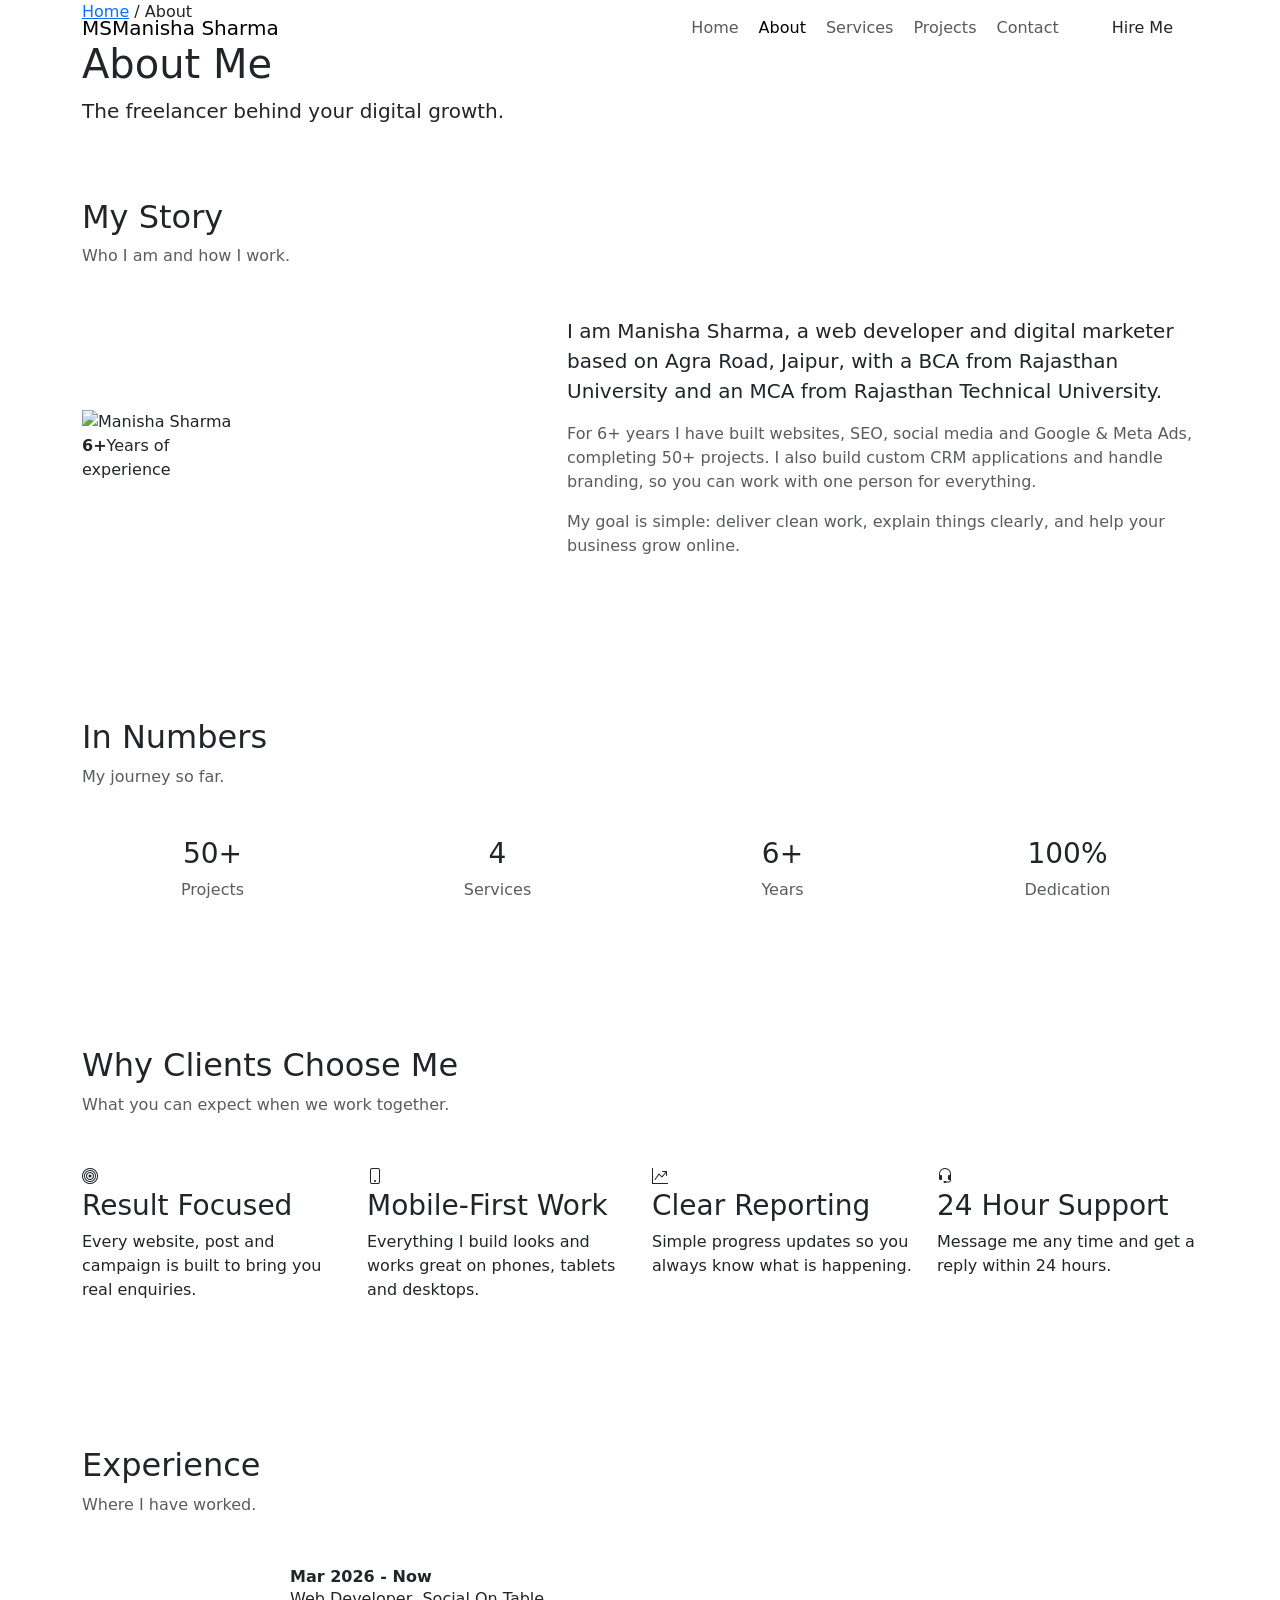
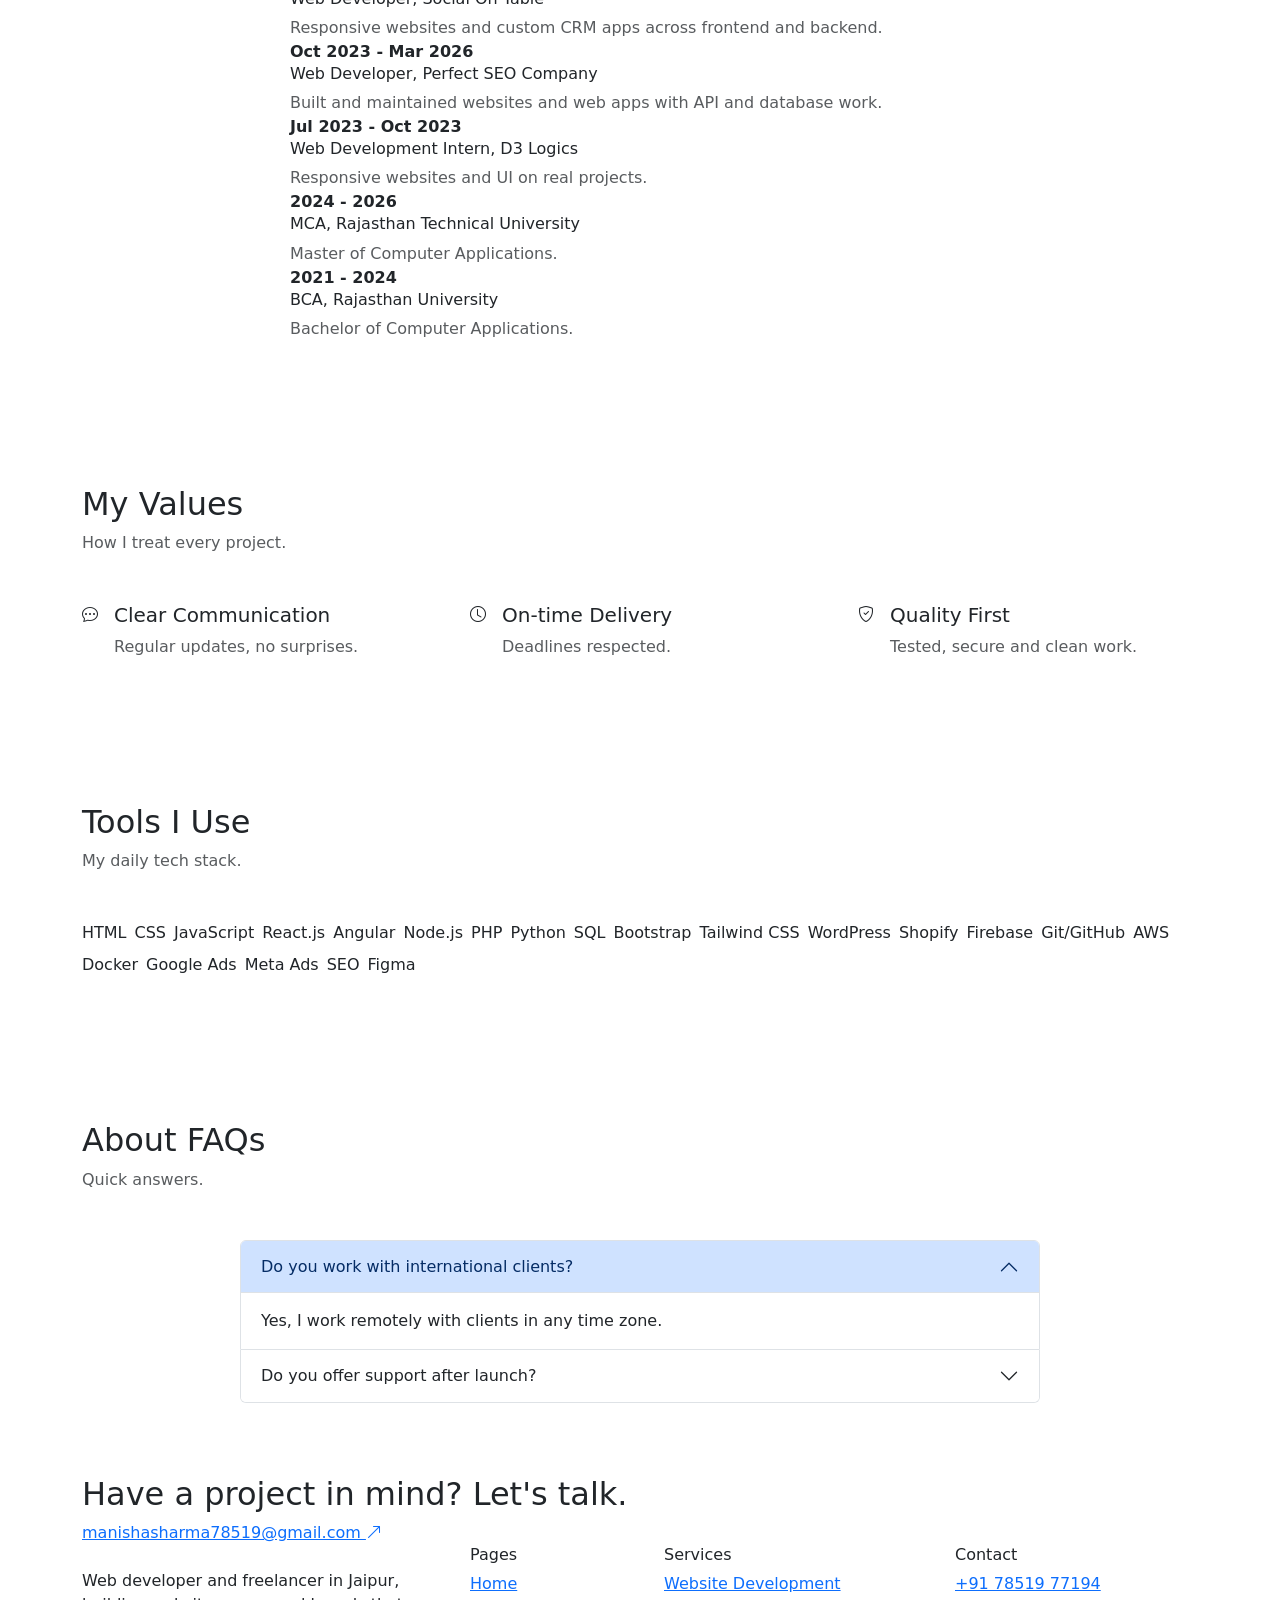
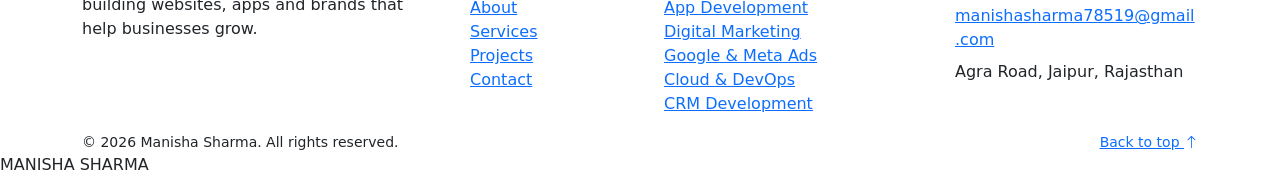
==== about.html @ 6ac6986d "Add files via upload" ====
<!DOCTYPE html>
<html lang="en"><head><meta charset="UTF-8"><meta name="viewport" content="width=device-width, initial-scale=1">
<title>About | Manisha Sharma</title><meta name="description" content="Manisha Sharma - Freelance web, app, digital marketing, DevOps, CRM and branding expert.">
<link href="https://cdn.jsdelivr.net/npm/bootstrap@5.3.3/dist/css/bootstrap.min.css" rel="stylesheet">
<link href="https://cdn.jsdelivr.net/npm/bootstrap-icons@1.11.3/font/bootstrap-icons.min.css" rel="stylesheet">
<link href="https://fonts.googleapis.com/css2?family=Plus+Jakarta+Sans:wght@500;600;700;800&family=DM+Sans:wght@400;500;700&display=swap" rel="stylesheet"><link href="css/style.css" rel="stylesheet"></head><body id="top">
<nav class="navbar navbar-expand-lg fixed-top"><div class="container"><a class="navbar-brand" href="index.html"><span class="logo">MS</span>Manisha Sharma</a>
<button class="navbar-toggler border-0" data-bs-toggle="collapse" data-bs-target="#nv" aria-label="Menu"><i class="bi bi-list fs-1 text-navy"></i></button>
<div class="collapse navbar-collapse" id="nv"><ul class="navbar-nav ms-auto align-items-lg-center gap-lg-1"><li class="nav-item"><a class="nav-link" href="index.html">Home</a></li><li class="nav-item"><a class="nav-link active" href="about.html">About</a></li><li class="nav-item"><a class="nav-link" href="services.html">Services</a></li><li class="nav-item"><a class="nav-link" href="projects.html">Projects</a></li><li class="nav-item"><a class="nav-link" href="contact.html">Contact</a></li><li class="nav-item ms-lg-3 mt-2 mt-lg-0"><a href="contact.html" class="btn btn-navy px-4">Hire Me</a></li></ul></div></div></nav>
<header class="page-head"><div class="container"><p class="crumb"><a href="index.html">Home</a> / About</p><h1>About Me</h1><p class="lead mb-0">The freelancer behind your digital growth.</p></div></header>
<section class="py-5 " ><div class="container py-4"><div class="sh mb-5"><h2 class="sec-title">My Story</h2><p class="text-muted mb-0">Who I am and how I work.</p></div><div class="row align-items-center g-5"><div class="col-lg-5"><div class="ab-photo"><div class="ab-back"></div><div class="frame"><img src="img/manisha.png" alt="Manisha Sharma"></div><div class="ab-badge"><b>6+</b><span>Years of<br>experience</span></div></div></div><div class="col-lg-7"><p class="fs-5">I am Manisha Sharma, a web developer and digital marketer based on Agra Road, Jaipur, with a BCA from Rajasthan University and an MCA from Rajasthan Technical University.</p><p class="text-muted">For 6+ years I have built websites, SEO, social media and Google &amp; Meta Ads, completing 50+ projects. I also build custom CRM applications and handle branding, so you can work with one person for everything.</p><p class="text-muted">My goal is simple: deliver clean work, explain things clearly, and help your business grow online.</p></div></div></div></section>
<section class="py-5 bg-soft" ><div class="container py-4"><div class="sh mb-5"><h2 class="sec-title">In Numbers</h2><p class="text-muted mb-0">My journey so far.</p></div><div class="row g-4 text-center"><div class="col-6 col-md-3"><h3 class="num">50+</h3><p class="mb-0 text-muted">Projects</p></div><div class="col-6 col-md-3"><h3 class="num">4</h3><p class="mb-0 text-muted">Services</p></div><div class="col-6 col-md-3"><h3 class="num">6+</h3><p class="mb-0 text-muted">Years</p></div><div class="col-6 col-md-3"><h3 class="num">100%</h3><p class="mb-0 text-muted">Dedication</p></div></div></div></section>
<section class="py-5 " ><div class="container py-4"><div class="sh mb-5"><h2 class="sec-title">Why Clients Choose Me</h2><p class="text-muted mb-0">What you can expect when we work together.</p></div><div class="row g-4"><div class="col-md-6 col-xl-3"><div class="sv2"><div class="sv2-ic"><i class="bi bi-bullseye"></i></div><h3>Result Focused</h3><p class="mb-0">Every website, post and campaign is built to bring you real enquiries.</p></div></div><div class="col-md-6 col-xl-3"><div class="sv2"><div class="sv2-ic"><i class="bi bi-phone"></i></div><h3>Mobile-First Work</h3><p class="mb-0">Everything I build looks and works great on phones, tablets and desktops.</p></div></div><div class="col-md-6 col-xl-3"><div class="sv2"><div class="sv2-ic"><i class="bi bi-graph-up-arrow"></i></div><h3>Clear Reporting</h3><p class="mb-0">Simple progress updates so you always know what is happening.</p></div></div><div class="col-md-6 col-xl-3"><div class="sv2"><div class="sv2-ic"><i class="bi bi-headset"></i></div><h3>24 Hour Support</h3><p class="mb-0">Message me any time and get a reply within 24 hours.</p></div></div></div></div></section>
<section class="py-5 bg-soft" ><div class="container py-4"><div class="sh mb-5"><h2 class="sec-title">Experience</h2><p class="text-muted mb-0">Where I have worked.</p></div><div class="mx-auto" style="max-width:700px"><div class="tl"><b>Mar 2026 - Now</b><h6>Web Developer, Social On Table</h6><p class="text-muted mb-0">Responsive websites and custom CRM apps across frontend and backend.</p></div><div class="tl"><b>Oct 2023 - Mar 2026</b><h6>Web Developer, Perfect SEO Company</h6><p class="text-muted mb-0">Built and maintained websites and web apps with API and database work.</p></div><div class="tl"><b>Jul 2023 - Oct 2023</b><h6>Web Development Intern, D3 Logics</h6><p class="text-muted mb-0">Responsive websites and UI on real projects.</p></div><div class="tl"><b>2024 - 2026</b><h6>MCA, Rajasthan Technical University</h6><p class="text-muted mb-0">Master of Computer Applications.</p></div><div class="tl"><b>2021 - 2024</b><h6>BCA, Rajasthan University</h6><p class="text-muted mb-0">Bachelor of Computer Applications.</p></div></div></div></section>
<section class="py-5 " ><div class="container py-4"><div class="sh mb-5"><h2 class="sec-title">My Values</h2><p class="text-muted mb-0">How I treat every project.</p></div><div class="row g-5"><div class="col-md-4"><div class="feat d-flex gap-3"><div class="ic"><i class="bi bi-chat-dots"></i></div><div><h5>Clear Communication</h5><p class="mb-0 text-muted">Regular updates, no surprises.</p></div></div></div><div class="col-md-4"><div class="feat d-flex gap-3"><div class="ic"><i class="bi bi-clock"></i></div><div><h5>On-time Delivery</h5><p class="mb-0 text-muted">Deadlines respected.</p></div></div></div><div class="col-md-4"><div class="feat d-flex gap-3"><div class="ic"><i class="bi bi-shield-check"></i></div><div><h5>Quality First</h5><p class="mb-0 text-muted">Tested, secure and clean work.</p></div></div></div></div></div></section>
<section class="py-5 bg-soft" ><div class="container py-4"><div class="sh mb-5"><h2 class="sec-title">Tools I Use</h2><p class="text-muted mb-0">My daily tech stack.</p></div><div class="d-flex flex-wrap gap-2"><span class="chip">HTML</span><span class="chip">CSS</span><span class="chip">JavaScript</span><span class="chip">React.js</span><span class="chip">Angular</span><span class="chip">Node.js</span><span class="chip">PHP</span><span class="chip">Python</span><span class="chip">SQL</span><span class="chip">Bootstrap</span><span class="chip">Tailwind CSS</span><span class="chip">WordPress</span><span class="chip">Shopify</span><span class="chip">Firebase</span><span class="chip">Git/GitHub</span><span class="chip">AWS</span><span class="chip">Docker</span><span class="chip">Google Ads</span><span class="chip">Meta Ads</span><span class="chip">SEO</span><span class="chip">Figma</span></div></div></section>
<section class="py-5 " ><div class="container py-4"><div class="sh mb-5"><h2 class="sec-title">About FAQs</h2><p class="text-muted mb-0">Quick answers.</p></div><div class="accordion mx-auto" style="max-width:800px" id="fq"><div class="accordion-item"><h2 class="accordion-header"><button class="accordion-button " data-bs-toggle="collapse" data-bs-target="#f0">Do you work with international clients?</button></h2><div id="f0" class="accordion-collapse collapse show" data-bs-parent="#fq"><div class="accordion-body">Yes, I work remotely with clients in any time zone.</div></div></div><div class="accordion-item"><h2 class="accordion-header"><button class="accordion-button collapsed" data-bs-toggle="collapse" data-bs-target="#f1">Do you offer support after launch?</button></h2><div id="f1" class="accordion-collapse collapse " data-bs-parent="#fq"><div class="accordion-body">Yes, free support period and monthly maintenance plans.</div></div></div></div></div></section>

<footer class="footer"><div class="container"><div class="row g-4 align-items-end ft-top"><div class="col-12"><h2 class="ft-h">Have a project in mind? Let's talk.</h2><a class="ft-mail" href="mailto:manishasharma78519@gmail.com">manishasharma78519@gmail.com <i class="bi bi-arrow-up-right"></i></a></div></div>
<div class="row g-5 ft-mid"><div class="col-lg-4"><a class="navbar-brand text-white mb-3" href="index.html"><span class="logo logo-w">MS</span>Manisha Sharma</a><p>Web developer and freelancer in Jaipur, building websites, apps and brands that help businesses grow.</p></div>
<div class="col-6 col-lg-2"><h6>Pages</h6><ul class="list-unstyled"><li><a href="index.html">Home</a></li><li><a href="about.html">About</a></li><li><a href="services.html">Services</a></li><li><a href="projects.html">Projects</a></li><li><a href="contact.html">Contact</a></li></ul></div><div class="col-6 col-lg-3"><h6>Services</h6><ul class="list-unstyled"><li><a href="services.html">Website Development</a></li><li><a href="services.html">App Development</a></li><li><a href="services.html">Digital Marketing</a></li><li><a href="services.html">Google & Meta Ads</a></li><li><a href="services.html">Cloud & DevOps</a></li><li><a href="services.html">CRM Development</a></li></ul></div><div class="col-12 col-lg-3"><h6>Contact</h6><p class="mb-2"><a href="tel:+917851977194">+91 78519 77194</a></p><p class="mb-2"><a href="mailto:manishasharma78519@gmail.com" style="overflow-wrap:anywhere">manishasharma78519@gmail.com</a></p><p>Agra Road, Jaipur, Rajasthan</p></div></div>
<div class="ft-bot d-flex justify-content-between flex-wrap gap-2 small"><span>&copy; 2026 Manisha Sharma. All rights reserved.</span><a href="#top">Back to top <i class="bi bi-arrow-up"></i></a></div></div><div class="wm" aria-hidden="true">MANISHA SHARMA</div></footer>
<script src="https://cdn.jsdelivr.net/npm/bootstrap@5.3.3/dist/js/bootstrap.bundle.min.js"></script><script src="js/main.js"></script></body></html>
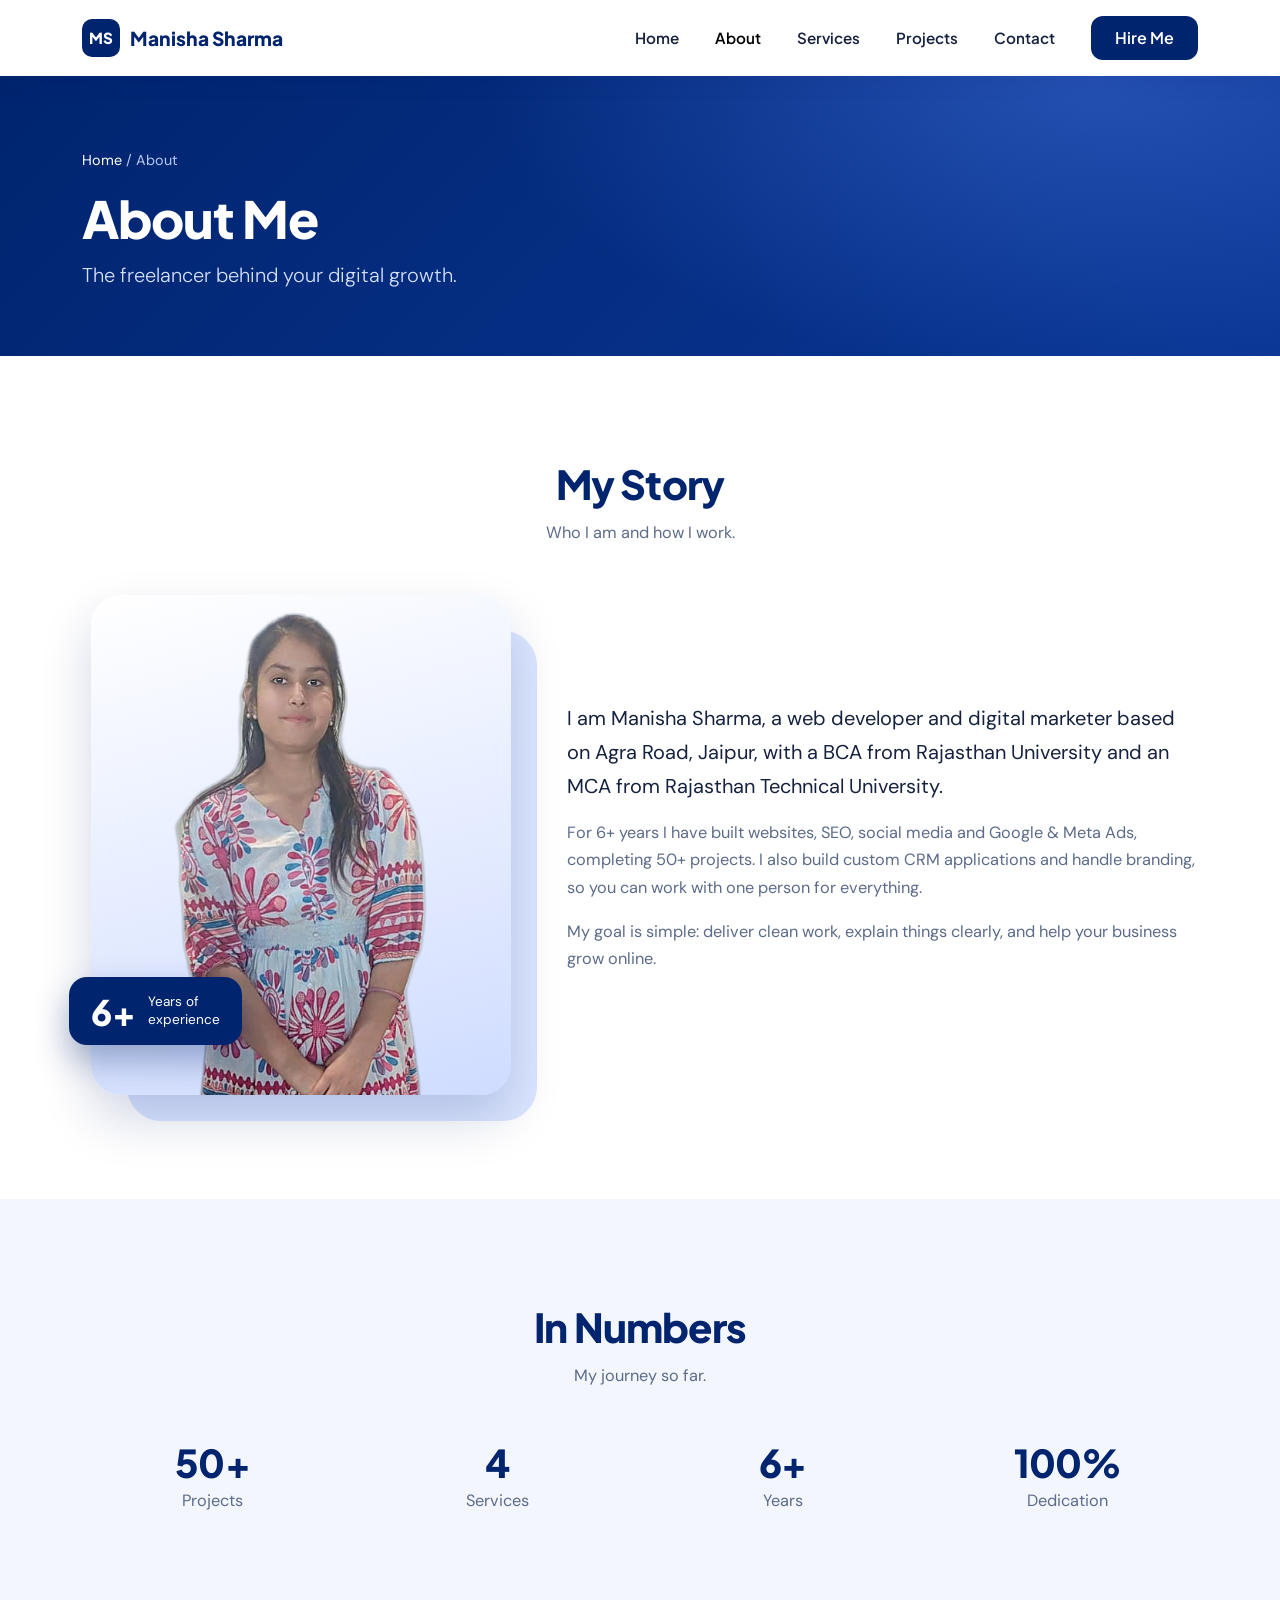
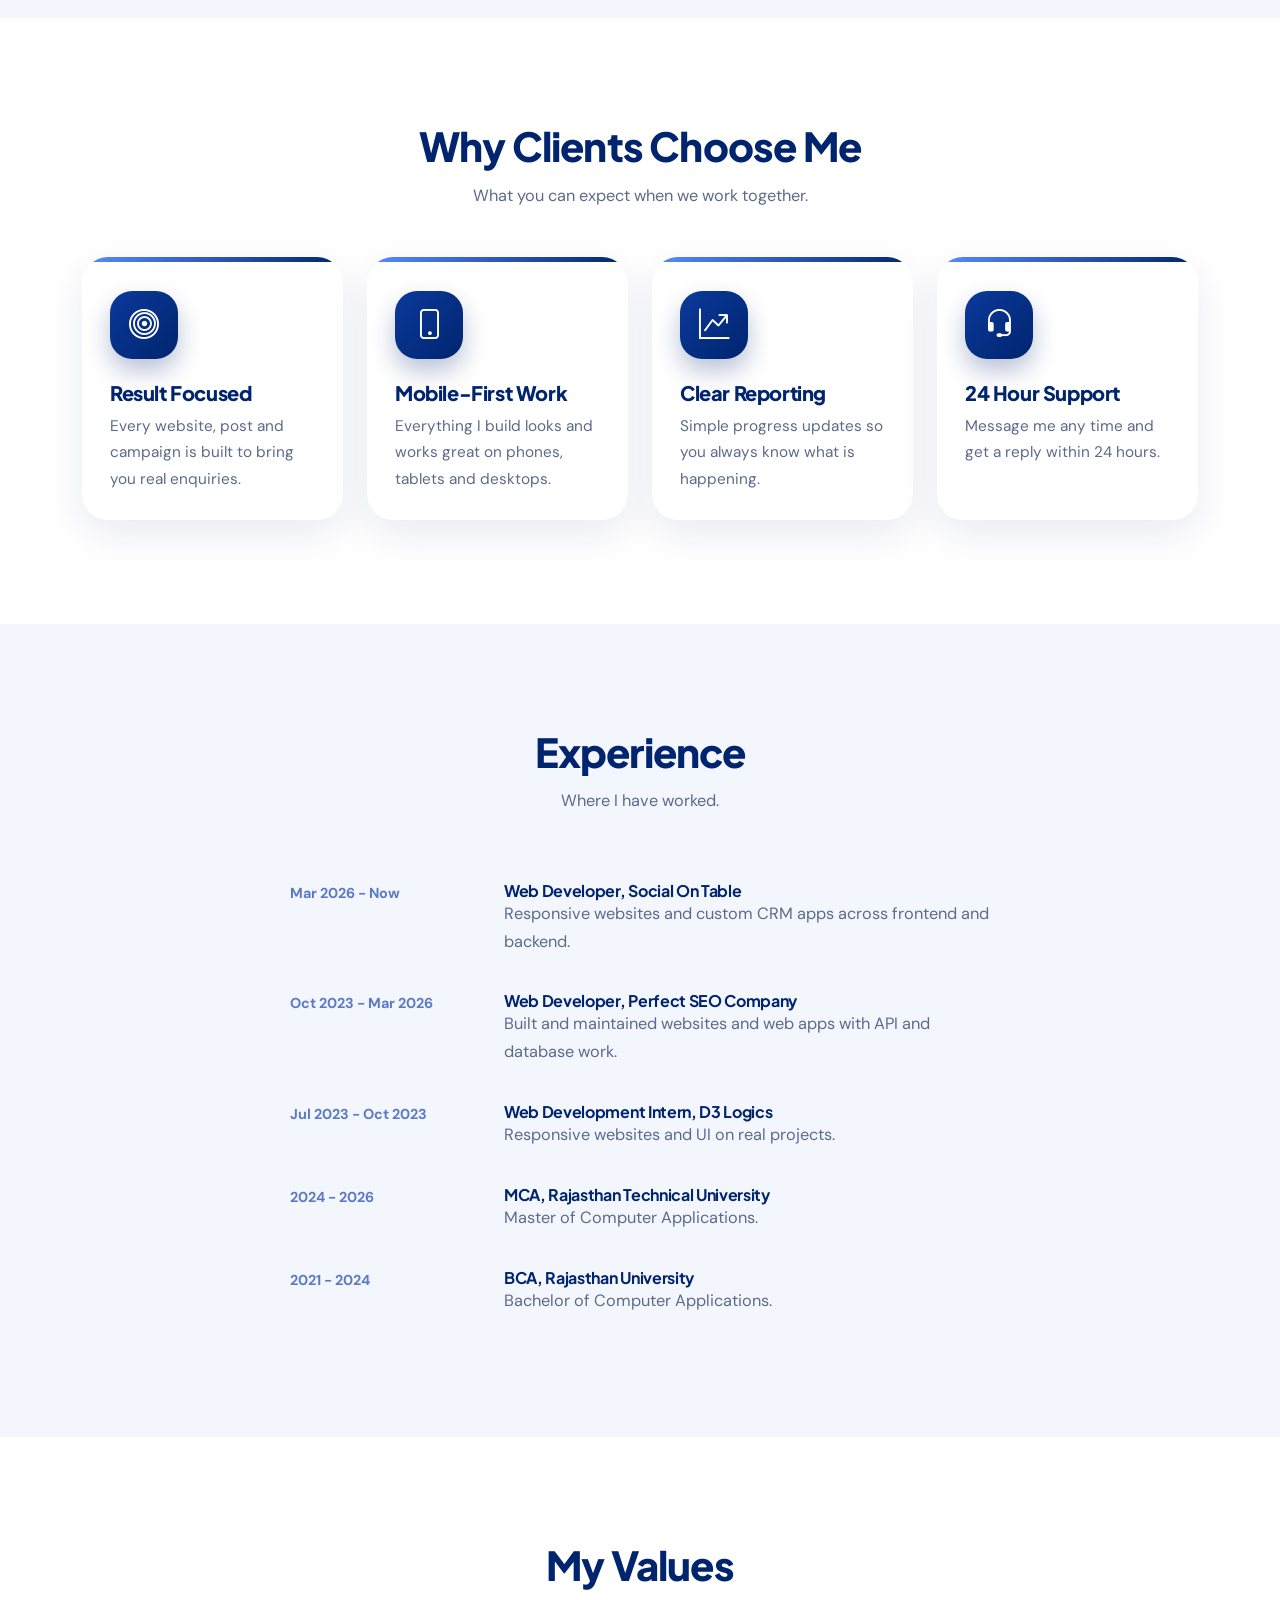
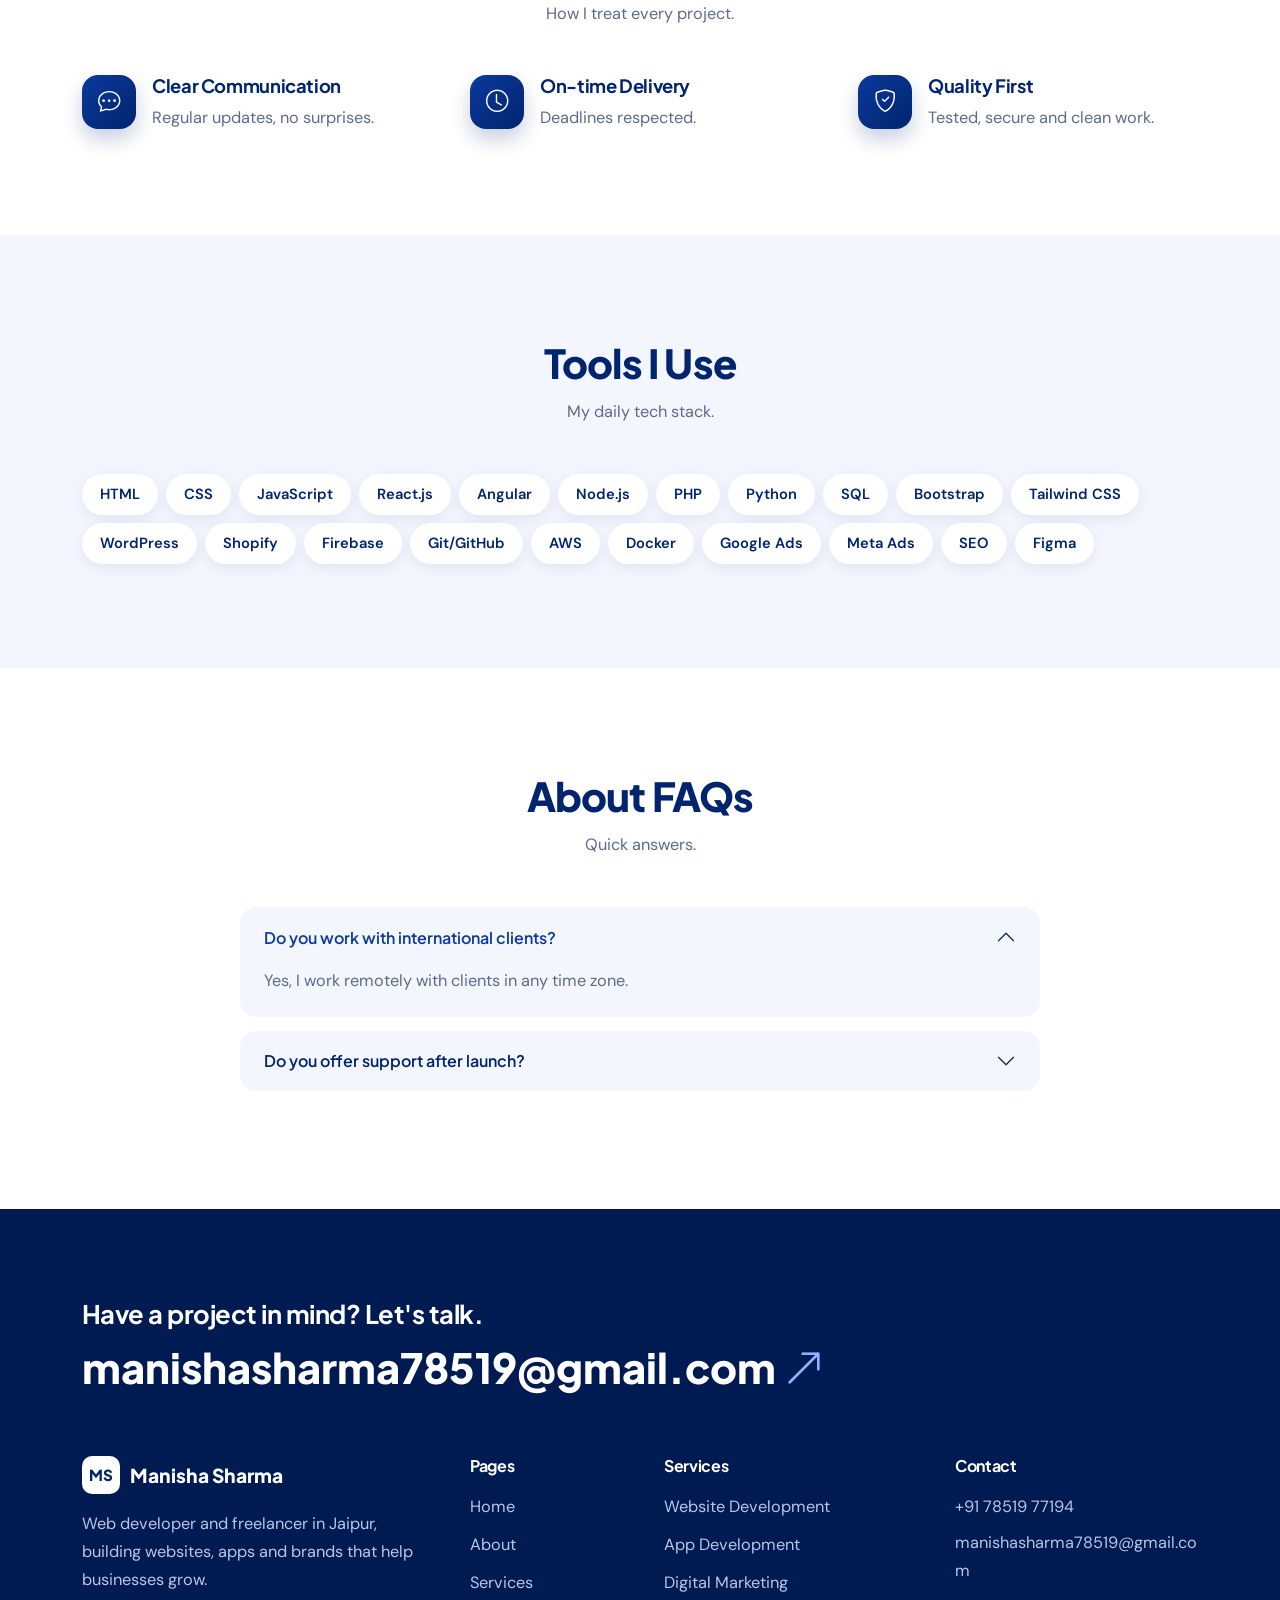
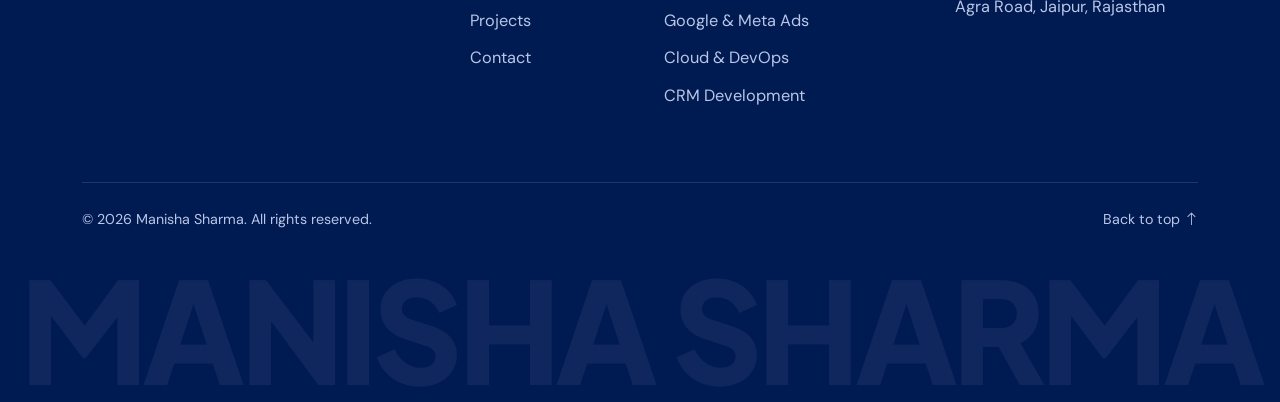
==== commit 1584b2c5: "Add files via upload" ====
--- a/about.html
+++ b/about.html
@@ -3,12 +3,12 @@
 <title>About | Manisha Sharma</title><meta name="description" content="Manisha Sharma - Freelance web, app, digital marketing, DevOps, CRM and branding expert.">
 <link href="https://cdn.jsdelivr.net/npm/bootstrap@5.3.3/dist/css/bootstrap.min.css" rel="stylesheet">
 <link href="https://cdn.jsdelivr.net/npm/bootstrap-icons@1.11.3/font/bootstrap-icons.min.css" rel="stylesheet">
-<link href="https://fonts.googleapis.com/css2?family=Plus+Jakarta+Sans:wght@500;600;700;800&family=DM+Sans:wght@400;500;700&display=swap" rel="stylesheet"><link href="css/style.css" rel="stylesheet"></head><body id="top">
+<link href="https://fonts.googleapis.com/css2?family=Plus+Jakarta+Sans:wght@500;600;700;800&family=DM+Sans:wght@400;500;700&display=swap" rel="stylesheet"><link href="style.css" rel="stylesheet"></head><body id="top">
 <nav class="navbar navbar-expand-lg fixed-top"><div class="container"><a class="navbar-brand" href="index.html"><span class="logo">MS</span>Manisha Sharma</a>
 <button class="navbar-toggler border-0" data-bs-toggle="collapse" data-bs-target="#nv" aria-label="Menu"><i class="bi bi-list fs-1 text-navy"></i></button>
 <div class="collapse navbar-collapse" id="nv"><ul class="navbar-nav ms-auto align-items-lg-center gap-lg-1"><li class="nav-item"><a class="nav-link" href="index.html">Home</a></li><li class="nav-item"><a class="nav-link active" href="about.html">About</a></li><li class="nav-item"><a class="nav-link" href="services.html">Services</a></li><li class="nav-item"><a class="nav-link" href="projects.html">Projects</a></li><li class="nav-item"><a class="nav-link" href="contact.html">Contact</a></li><li class="nav-item ms-lg-3 mt-2 mt-lg-0"><a href="contact.html" class="btn btn-navy px-4">Hire Me</a></li></ul></div></div></nav>
 <header class="page-head"><div class="container"><p class="crumb"><a href="index.html">Home</a> / About</p><h1>About Me</h1><p class="lead mb-0">The freelancer behind your digital growth.</p></div></header>
-<section class="py-5 " ><div class="container py-4"><div class="sh mb-5"><h2 class="sec-title">My Story</h2><p class="text-muted mb-0">Who I am and how I work.</p></div><div class="row align-items-center g-5"><div class="col-lg-5"><div class="ab-photo"><div class="ab-back"></div><div class="frame"><img src="img/manisha.png" alt="Manisha Sharma"></div><div class="ab-badge"><b>6+</b><span>Years of<br>experience</span></div></div></div><div class="col-lg-7"><p class="fs-5">I am Manisha Sharma, a web developer and digital marketer based on Agra Road, Jaipur, with a BCA from Rajasthan University and an MCA from Rajasthan Technical University.</p><p class="text-muted">For 6+ years I have built websites, SEO, social media and Google &amp; Meta Ads, completing 50+ projects. I also build custom CRM applications and handle branding, so you can work with one person for everything.</p><p class="text-muted">My goal is simple: deliver clean work, explain things clearly, and help your business grow online.</p></div></div></div></section>
+<section class="py-5 " ><div class="container py-4"><div class="sh mb-5"><h2 class="sec-title">My Story</h2><p class="text-muted mb-0">Who I am and how I work.</p></div><div class="row align-items-center g-5"><div class="col-lg-5"><div class="ab-photo"><div class="ab-back"></div><div class="frame"><img src="manisha.png" alt="Manisha Sharma"></div><div class="ab-badge"><b>6+</b><span>Years of<br>experience</span></div></div></div><div class="col-lg-7"><p class="fs-5">I am Manisha Sharma, a web developer and digital marketer based on Agra Road, Jaipur, with a BCA from Rajasthan University and an MCA from Rajasthan Technical University.</p><p class="text-muted">For 6+ years I have built websites, SEO, social media and Google &amp; Meta Ads, completing 50+ projects. I also build custom CRM applications and handle branding, so you can work with one person for everything.</p><p class="text-muted">My goal is simple: deliver clean work, explain things clearly, and help your business grow online.</p></div></div></div></section>
 <section class="py-5 bg-soft" ><div class="container py-4"><div class="sh mb-5"><h2 class="sec-title">In Numbers</h2><p class="text-muted mb-0">My journey so far.</p></div><div class="row g-4 text-center"><div class="col-6 col-md-3"><h3 class="num">50+</h3><p class="mb-0 text-muted">Projects</p></div><div class="col-6 col-md-3"><h3 class="num">4</h3><p class="mb-0 text-muted">Services</p></div><div class="col-6 col-md-3"><h3 class="num">6+</h3><p class="mb-0 text-muted">Years</p></div><div class="col-6 col-md-3"><h3 class="num">100%</h3><p class="mb-0 text-muted">Dedication</p></div></div></div></section>
 <section class="py-5 " ><div class="container py-4"><div class="sh mb-5"><h2 class="sec-title">Why Clients Choose Me</h2><p class="text-muted mb-0">What you can expect when we work together.</p></div><div class="row g-4"><div class="col-md-6 col-xl-3"><div class="sv2"><div class="sv2-ic"><i class="bi bi-bullseye"></i></div><h3>Result Focused</h3><p class="mb-0">Every website, post and campaign is built to bring you real enquiries.</p></div></div><div class="col-md-6 col-xl-3"><div class="sv2"><div class="sv2-ic"><i class="bi bi-phone"></i></div><h3>Mobile-First Work</h3><p class="mb-0">Everything I build looks and works great on phones, tablets and desktops.</p></div></div><div class="col-md-6 col-xl-3"><div class="sv2"><div class="sv2-ic"><i class="bi bi-graph-up-arrow"></i></div><h3>Clear Reporting</h3><p class="mb-0">Simple progress updates so you always know what is happening.</p></div></div><div class="col-md-6 col-xl-3"><div class="sv2"><div class="sv2-ic"><i class="bi bi-headset"></i></div><h3>24 Hour Support</h3><p class="mb-0">Message me any time and get a reply within 24 hours.</p></div></div></div></div></section>
 <section class="py-5 bg-soft" ><div class="container py-4"><div class="sh mb-5"><h2 class="sec-title">Experience</h2><p class="text-muted mb-0">Where I have worked.</p></div><div class="mx-auto" style="max-width:700px"><div class="tl"><b>Mar 2026 - Now</b><h6>Web Developer, Social On Table</h6><p class="text-muted mb-0">Responsive websites and custom CRM apps across frontend and backend.</p></div><div class="tl"><b>Oct 2023 - Mar 2026</b><h6>Web Developer, Perfect SEO Company</h6><p class="text-muted mb-0">Built and maintained websites and web apps with API and database work.</p></div><div class="tl"><b>Jul 2023 - Oct 2023</b><h6>Web Development Intern, D3 Logics</h6><p class="text-muted mb-0">Responsive websites and UI on real projects.</p></div><div class="tl"><b>2024 - 2026</b><h6>MCA, Rajasthan Technical University</h6><p class="text-muted mb-0">Master of Computer Applications.</p></div><div class="tl"><b>2021 - 2024</b><h6>BCA, Rajasthan University</h6><p class="text-muted mb-0">Bachelor of Computer Applications.</p></div></div></div></section>
@@ -20,4 +20,4 @@
 <div class="row g-5 ft-mid"><div class="col-lg-4"><a class="navbar-brand text-white mb-3" href="index.html"><span class="logo logo-w">MS</span>Manisha Sharma</a><p>Web developer and freelancer in Jaipur, building websites, apps and brands that help businesses grow.</p></div>
 <div class="col-6 col-lg-2"><h6>Pages</h6><ul class="list-unstyled"><li><a href="index.html">Home</a></li><li><a href="about.html">About</a></li><li><a href="services.html">Services</a></li><li><a href="projects.html">Projects</a></li><li><a href="contact.html">Contact</a></li></ul></div><div class="col-6 col-lg-3"><h6>Services</h6><ul class="list-unstyled"><li><a href="services.html">Website Development</a></li><li><a href="services.html">App Development</a></li><li><a href="services.html">Digital Marketing</a></li><li><a href="services.html">Google & Meta Ads</a></li><li><a href="services.html">Cloud & DevOps</a></li><li><a href="services.html">CRM Development</a></li></ul></div><div class="col-12 col-lg-3"><h6>Contact</h6><p class="mb-2"><a href="tel:+917851977194">+91 78519 77194</a></p><p class="mb-2"><a href="mailto:manishasharma78519@gmail.com" style="overflow-wrap:anywhere">manishasharma78519@gmail.com</a></p><p>Agra Road, Jaipur, Rajasthan</p></div></div>
 <div class="ft-bot d-flex justify-content-between flex-wrap gap-2 small"><span>&copy; 2026 Manisha Sharma. All rights reserved.</span><a href="#top">Back to top <i class="bi bi-arrow-up"></i></a></div></div><div class="wm" aria-hidden="true">MANISHA SHARMA</div></footer>
-<script src="https://cdn.jsdelivr.net/npm/bootstrap@5.3.3/dist/js/bootstrap.bundle.min.js"></script><script src="js/main.js"></script></body></html>+<script src="https://cdn.jsdelivr.net/npm/bootstrap@5.3.3/dist/js/bootstrap.bundle.min.js"></script><script src="main.js"></script></body></html>
--- a/style.css
+++ b/style.css
@@ -0,0 +1,130 @@
+:root{--navy:#00246e;--navy2:#0b3a9c;--soft:#f3f6fd;--ink:#16213f;--mut:#5d6b8a}
+html{scroll-behavior:smooth}
+body{font-family:'DM Sans',sans-serif;color:var(--ink);padding-top:76px;line-height:1.7;font-size:1.02rem}
+h1,h2,h3,h4,h5,h6,.navbar-brand,.btn,.nav-link{font-family:'Plus Jakarta Sans',sans-serif}
+h1,h2,h3,h4,h5,h6{letter-spacing:-.02em;color:var(--navy)}
+a{color:var(--navy)}.text-navy{color:var(--navy)}.text-muted{color:var(--mut)!important}.bg-soft{background:var(--soft)}
+.navbar{background:rgba(255,255,255,.96);backdrop-filter:blur(8px);box-shadow:0 4px 24px rgba(0,36,110,.07);padding:14px 0}
+.navbar-brand{font-weight:800;color:var(--navy);font-size:1.2rem;display:flex;align-items:center;gap:10px}
+.logo{background:var(--navy);color:#fff;border-radius:10px;width:38px;height:38px;display:inline-flex;align-items:center;justify-content:center;font-size:.95rem}.logo-w{background:#fff;color:var(--navy)}
+.nav-link{color:var(--ink);font-weight:600;font-size:.95rem;padding:.5rem 1rem!important}.nav-link:hover,.nav-link.active{color:var(--navy2)}
+.btn{border-radius:12px;font-weight:600;padding:.6rem 1.4rem;transition:.2s}
+.btn-navy{background:var(--navy);color:#fff;border:0}.btn-navy:hover{background:var(--navy2);color:#fff;transform:translateY(-2px);box-shadow:0 10px 24px rgba(0,36,110,.25)}
+.btn-outline-navy{background:var(--soft);color:var(--navy);border:0}.btn-outline-navy:hover,.btn-outline-navy.active{background:var(--navy);color:#fff}
+.btn-light{background:#fff;color:var(--navy);border:0}.btn-light:hover{background:#e8efff;color:var(--navy)}
+.btn-ghost{color:#fff;background:rgba(255,255,255,.12);border:1px solid rgba(255,255,255,.35)}.btn-ghost:hover{background:rgba(255,255,255,.22);color:#fff}
+.hero,.page-head{background:radial-gradient(1000px 500px at 85% 0%,rgba(90,140,255,.35),transparent 60%),linear-gradient(135deg,#00246e 0%,#0a3796 100%);color:#fff}
+.hero{padding:90px 0}.hero h1{color:#fff;font-size:clamp(2.2rem,4.6vw,3.6rem);font-weight:800;line-height:1.12;margin:22px 0}.hero .lead{max-width:540px;color:#d4dffa;margin-bottom:32px}
+.tag{display:inline-block;background:rgba(255,255,255,.12);padding:7px 18px;border-radius:30px;font-size:.9rem;font-weight:500}
+.hero-stats{display:flex;gap:44px;margin-top:48px}.hero-stats b{display:block;font:800 2rem 'Plus Jakarta Sans',sans-serif;color:#fff}.hero-stats span{color:#b9c9f2;font-size:.9rem}
+.photo-card{position:relative;max-width:400px;height:500px;margin:0 auto;border-radius:32px;background:linear-gradient(165deg,#ffffff 0%,#d9e5ff 100%);display:flex;justify-content:center;align-items:flex-end;overflow:hidden;box-shadow:0 30px 60px rgba(0,10,50,.35)}
+.photo-card img{height:96%;width:auto;display:block}
+.photo-card.sm{height:460px;box-shadow:0 24px 50px rgba(0,36,110,.18);background:linear-gradient(165deg,#eef3ff,#cfdcff)}
+.glass{position:absolute;background:rgba(255,255,255,.92);color:var(--navy);font-weight:600;font-size:.88rem;padding:10px 16px;border-radius:14px;box-shadow:0 10px 24px rgba(0,36,110,.18)}.glass i{margin-right:6px}
+.g1{top:36px;left:18px}.g2{bottom:34px;right:18px}
+.page-head{padding:72px 0 64px}.page-head h1{color:#fff;font-weight:800;font-size:clamp(2.2rem,4.5vw,3.2rem)}.page-head .lead{color:#d4dffa;max-width:560px}.crumb{color:#b9c9f2;font-size:.9rem}.crumb a{color:#fff;text-decoration:none}
+section.py-5{padding-top:5rem!important;padding-bottom:5rem!important}
+.sec-title{font-weight:800;font-size:clamp(1.8rem,3.4vw,2.5rem);margin-bottom:.7rem}.sh p{max-width:560px}
+.feat h5{font-size:1.15rem;font-weight:700;margin-bottom:6px}
+.ic{flex:0 0 54px;width:54px;height:54px;border-radius:16px;background:linear-gradient(135deg,#0b3a9c,#00246e);color:#fff;display:flex;align-items:center;justify-content:center;font-size:1.4rem;box-shadow:0 10px 20px rgba(0,36,110,.22)}
+.num{font:800 2.4rem 'Plus Jakarta Sans',sans-serif;color:var(--navy);margin:0}
+.step span{display:block;font:800 3.2rem/1 'Plus Jakarta Sans',sans-serif;color:#c5d3f3;margin-bottom:14px}.step h5{font-weight:700}
+.card-x{background:var(--soft);border-radius:22px;padding:32px}.card-x.featured{background:linear-gradient(135deg,#00246e,#0a3796);color:#fff;box-shadow:0 24px 50px rgba(0,36,110,.3)}.card-x.featured h5{color:#fff}.card-x.featured .text-muted{color:#cdd8f5!important}.card-x.featured .btn-navy{background:#fff;color:var(--navy)}
+.pcard{background:#fff;border-radius:20px;overflow:hidden;box-shadow:0 10px 34px rgba(0,36,110,.1);transition:.25s}.pcard:hover{transform:translateY(-6px);box-shadow:0 22px 48px rgba(0,36,110,.18)}
+.pimg{position:relative;height:200px;background:linear-gradient(135deg,#0b3a9c,#00246e);color:rgba(255,255,255,.9);display:flex;flex-direction:column;align-items:center;justify-content:center;font-size:3rem;overflow:hidden}
+.pimg small{font-size:.85rem;font-weight:600;letter-spacing:.02em;margin-top:6px}.pimg img{position:absolute;inset:0;width:100%;height:100%;object-fit:cover;object-position:top}
+.pcard h5{font-weight:700}.plink{font-weight:700;text-decoration:none;color:var(--navy)}.plink:hover{color:var(--navy2)}
+.chip{background:#fff;color:var(--navy);padding:8px 18px;border-radius:30px;font-weight:600;font-size:.92rem;box-shadow:0 4px 14px rgba(0,36,110,.08)}
+.bg-soft .chip{background:#fff}
+.tm .qm{font-size:3.4rem;color:#c5d3f3;line-height:1;display:block;margin-bottom:6px}.tq{font-size:1.1rem;color:var(--ink);margin-bottom:22px}
+.ini{width:46px;height:46px;border-radius:14px;background:var(--navy);color:#fff;display:inline-flex;align-items:center;justify-content:center;font-weight:700}
+.ticks li{padding:5px 0}.ticks i{color:#fff;background:var(--navy);border-radius:8px;padding:2px 5px;margin-right:10px;font-size:.8rem}
+.portrait{max-width:320px;border-radius:32px;background:linear-gradient(165deg,#eef3ff,#cfdcff);box-shadow:0 24px 50px rgba(0,36,110,.18);padding:30px 24px 0;overflow:hidden}.portrait img{width:100%;display:block}
+.progress{height:10px;background:#e3eafb;border-radius:20px}.progress-bar{background:linear-gradient(90deg,#0b3a9c,#00246e);border-radius:20px}
+.tl{padding:16px 0}.tl b{color:#5b79c4;font-size:.9rem}.tl h6{margin:4px 0;font-weight:700}
+.accordion-item{border:0;background:var(--soft);border-radius:16px!important;margin-bottom:14px;overflow:hidden}.accordion-button{background:transparent;font-weight:600;color:var(--navy);box-shadow:none!important;padding:20px 24px}.accordion-button:not(.collapsed){background:transparent;color:var(--navy2)}.accordion-body{padding:0 24px 22px;color:var(--mut)}
+.form-control,.form-select{padding:14px 16px;border:1px solid transparent;border-radius:12px;background:#fff}.form-control:focus,.form-select:focus{border-color:var(--navy2);box-shadow:0 0 0 4px rgba(11,58,156,.12)}
+.cta-wrap{position:relative;z-index:2;margin-top:-1px;margin-bottom:-80px;padding-top:30px}
+.cta-box{background:linear-gradient(135deg,#0b3a9c,#00246e);color:#fff;border-radius:28px;padding:48px 52px;display:flex;align-items:center;justify-content:space-between;gap:24px;flex-wrap:wrap;box-shadow:0 30px 60px rgba(0,36,110,.3)}.cta-box h2{color:#fff;font-weight:800;font-size:clamp(1.5rem,3vw,2.1rem)}.cta-box p{color:#cdd8f5}
+.footer{background:#001a52;color:#b9c6e6;padding-top:150px;margin-top:0}.footer h6{color:#fff;font-weight:700;margin-bottom:18px}.footer a{color:#b9c6e6;text-decoration:none}.footer a:hover{color:#fff}.footer li{margin-bottom:10px}
+.copy{border-top:1px solid rgba(255,255,255,.1)}
+.soc{display:inline-flex;width:40px;height:40px;border-radius:12px;background:rgba(255,255,255,.1);color:#fff!important;align-items:center;justify-content:center;margin-right:8px}.soc:hover{background:rgba(255,255,255,.2)}
+.soc.big{width:54px;height:54px;background:var(--navy);font-size:1.3rem;margin:0 8px 8px 0}
+:focus-visible{outline:3px solid #7aa2ff;outline-offset:2px}
+@media(max-width:991px){.hero{padding:50px 0 60px}.hero-stats{gap:28px;margin-top:36px}.photo-card{height:420px;max-width:340px}.cta-box{padding:34px 28px}.navbar-collapse{padding-top:12px}}
+@media(prefers-reduced-motion:reduce){*{transition:none!important;scroll-behavior:auto!important}}
+.nav-split{display:inline-flex;border-radius:12px;overflow:hidden;box-shadow:0 6px 18px rgba(0,36,110,.18)}
+.nav-split a{font:600 .92rem 'Plus Jakarta Sans',sans-serif;text-decoration:none;padding:10px 18px;display:inline-flex;align-items:center;gap:8px;transition:.2s}
+.ns-a{background:var(--navy);color:#fff}.ns-a:hover{background:var(--navy2);color:#fff}.ns-b{background:#e3ebfd;color:var(--navy)}.ns-b:hover{background:#d3e0fb;color:var(--navy)}
+.photo-card img{height:98%}
+.hero-stats{display:inline-flex;flex-wrap:wrap;gap:34px;margin-top:46px;padding:20px 28px;border-radius:22px;background:rgba(255,255,255,.08);border:1px solid rgba(255,255,255,.16);backdrop-filter:blur(8px)}
+.hs{display:flex;align-items:center;gap:14px}.hs>i{width:46px;height:46px;border-radius:14px;background:#fff;color:var(--navy);display:flex;align-items:center;justify-content:center;font-size:1.3rem}
+.hs b{display:block;font:800 1.7rem/1.1 'Plus Jakarta Sans',sans-serif;color:#fff}.hs span{color:#b9c9f2;font-size:.88rem}
+.svc{background:linear-gradient(135deg,#00246e,#0a3796);padding:90px 0}.svc .sec-title{color:#fff}.svc .sh p{color:#cdd8f5}
+.svt{display:flex;align-items:center;gap:14px;width:100%;text-align:left;background:rgba(255,255,255,.07);border:0;color:#fff;padding:17px 22px;border-radius:16px;margin-bottom:10px;font:600 1.02rem 'Plus Jakarta Sans',sans-serif;transition:.2s}
+.svt>i:first-child{font-size:1.25rem}.svt span{flex:1}.svt .ar{opacity:0;transform:translateX(-8px);transition:.2s}
+.svt:hover{background:rgba(255,255,255,.14)}.svt.active{background:#fff;color:var(--navy)}.svt.active .ar{opacity:1;transform:none}
+.svp{background:rgba(255,255,255,.09);border-radius:28px;padding:46px;height:100%;min-height:440px}
+.svp h3{color:#fff;font-size:1.9rem;font-weight:800;margin:22px 0 12px}.svp p{color:#d4dffa;font-size:1.05rem}
+.svp ul{margin:24px 0 32px}.svp li{display:flex;gap:12px;padding:7px 0;color:#fff}.svp li i{color:#8fb0ff;font-size:1.1rem}
+.ic-lg{width:68px;height:68px;font-size:1.8rem;background:#fff;color:var(--navy);box-shadow:none}.ic-sm{flex:0 0 46px;width:46px;height:46px;font-size:1.2rem;border-radius:14px}
+.ab-photo{position:relative;max-width:420px;margin:0 auto}.ab-back{position:absolute;inset:36px -26px -26px 36px;background:#dbe6ff;border-radius:34px}
+.ab-photo .frame{position:relative;height:500px;border-radius:30px;background:linear-gradient(165deg,#ffffff,#cfdcff);overflow:hidden;display:flex;align-items:flex-end;justify-content:center;box-shadow:0 24px 50px rgba(0,36,110,.18)}.ab-photo img{height:98%}
+.ab-badge{position:absolute;left:-22px;bottom:50px;background:var(--navy);color:#fff;border-radius:18px;padding:16px 22px;display:flex;align-items:center;gap:12px;box-shadow:0 16px 34px rgba(0,36,110,.35)}.ab-badge b{font:800 2.2rem/1 'Plus Jakarta Sans',sans-serif}.ab-badge span{font-size:.85rem;line-height:1.3}
+.pcard{border-radius:0}.pimg{height:auto;aspect-ratio:16/10}
+.rv{background:#fff;border-radius:22px;padding:36px;height:100%;display:flex;flex-direction:column;box-shadow:0 12px 36px rgba(0,36,110,.09)}
+.rv .stars{color:#f5b301;margin-bottom:18px;letter-spacing:3px}.rv .tq{font-size:1.08rem;margin-bottom:28px}.rv .rl{color:var(--mut)}
+.rv.feat{background:linear-gradient(135deg,#0b3a9c,#00246e);color:#fff;box-shadow:0 26px 54px rgba(0,36,110,.32)}@media(min-width:992px){.rv.feat{transform:translateY(-14px)}}
+.rv.feat .tq,.rv.feat strong{color:#fff}.rv.feat .rl{color:#b9c9f2}
+.avw{position:relative;width:52px;height:52px;flex:0 0 52px}.avw .ini,.avw img{position:absolute;inset:0;width:100%;height:100%;border-radius:14px;object-fit:cover}.avw .ini{background:var(--soft);color:var(--navy)}.rv.feat .ini{background:#fff}
+.footer{background:#001a52;padding:90px 0 0;overflow:hidden}.ft-h{color:#fff;font-weight:700;font-size:clamp(1.2rem,2.4vw,1.6rem);margin-bottom:14px}
+.ft-mail{font:800 clamp(1.5rem,4.2vw,3.2rem)/1.15 'Plus Jakarta Sans',sans-serif;color:#fff!important;word-break:break-all}.ft-mail i{color:#8fb0ff}
+.ft-top{padding-bottom:64px}.ft-mid{padding-bottom:56px}.ft-bot{padding:24px 0;border-top:1px solid rgba(255,255,255,.12)}
+.wm{font:800 clamp(2.4rem,11vw,9.5rem)/.9 'Plus Jakarta Sans',sans-serif;letter-spacing:-.04em;color:rgba(255,255,255,.06);text-align:center;white-space:nowrap;margin-top:10px;padding-bottom:10px}
+@media(max-width:991px){.hero-stats{gap:20px;padding:16px 18px;margin-top:34px}.svp{padding:30px;min-height:0}.ab-badge{left:10px}}
+.ft-mail{font-size:clamp(1.3rem,3.3vw,2.6rem);word-break:normal;overflow-wrap:anywhere}
+.footer .btn-light{color:var(--navy)}.footer .btn-light:hover{color:var(--navy)}
+.s1{fill:#00246e}.s2{fill:#0b3a9c}.s3{fill:#5a8cff}.s4{fill:#fff}.s5{fill:#dbe6ff}
+.svc{background:var(--soft);color:var(--ink)}.svc .sec-title{color:var(--navy)}.svc .sh p{color:var(--mut)}
+.svt{background:#fff;color:var(--navy);box-shadow:0 6px 18px rgba(0,36,110,.07)}.svt:hover{background:#fff;box-shadow:0 10px 26px rgba(0,36,110,.14)}.svt.active{background:var(--navy);color:#fff}
+.svp{background:#fff;padding:0;overflow:hidden;min-height:0;box-shadow:0 22px 54px rgba(0,36,110,.13)}
+.sv-art{height:240px;background:linear-gradient(135deg,#e8efff,#c3d5fb)}.sv-art svg{width:100%;height:100%;display:block}
+.svb{padding:32px 38px 38px}.svp h3{color:var(--navy);margin:0 0 10px;font-size:1.7rem}.svp p{color:var(--mut)}
+.svp ul{columns:2;column-gap:28px;margin:20px 0 28px}.svp li{color:var(--ink);break-inside:avoid}.svp li i{color:var(--navy2)}
+.pcard{background:#fff;border-radius:20px;padding:18px;display:flex;flex-direction:column;overflow:visible;box-shadow:0 14px 40px rgba(0,36,110,.09)}.pcard:hover{box-shadow:0 26px 54px rgba(0,36,110,.16)}
+.frame-b{background:#e9eefb;border-radius:0;overflow:hidden}.frame-b .bar{display:flex;gap:6px;padding:9px 12px}.frame-b .bar i{width:8px;height:8px;border-radius:50%;background:#b9c5e3}
+.shot{position:relative;aspect-ratio:16/10;background:linear-gradient(135deg,#0b3a9c,#00246e);display:flex;flex-direction:column;align-items:center;justify-content:center;color:#fff;font-size:2.6rem;overflow:hidden}.shot img{position:absolute;inset:0;width:100%;height:100%;object-fit:cover;object-position:top}.shot small{font-size:.85rem;font-weight:600;margin-top:6px}
+.pinfo{padding:22px 6px 6px;display:flex;flex-direction:column;flex:1}.pc{align-self:flex-start;background:var(--soft);color:var(--navy);font-size:.78rem;font-weight:700;padding:3px 12px;border-radius:20px;margin-bottom:8px}.pind{color:var(--mut);font-size:.9rem}.pinfo h5{margin:4px 0 16px;font-weight:700;font-size:1.2rem}.pinfo .plink{margin-top:auto}
+.tl{display:grid;grid-template-columns:190px 1fr;column-gap:24px;padding:18px 0}.tl b{grid-row:1/3;color:#5b79c4}.tl h6{margin:0}
+@media(max-width:991px){.svp ul{columns:1}.svb{padding:26px}.tl{grid-template-columns:1fr}.tl b{grid-row:auto}}
+
+.sh{text-align:center}.sh p{margin-left:auto;margin-right:auto}
+.sv-art img{width:100%;height:100%;object-fit:cover;object-position:top;display:block}
+.tabs-top{position:sticky;top:76px;z-index:20;background:rgba(255,255,255,.97);backdrop-filter:blur(8px);padding:14px 0 8px;box-shadow:0 6px 20px rgba(0,36,110,.08)}
+.tabs-top .fb{padding:.5rem 1.1rem;font-size:.95rem}.tabs-top .fb i{margin-right:4px}
+@media(max-width:575px){.tabs-top{top:70px;padding:10px 0 4px}.tabs-top .container{overflow-x:auto;white-space:nowrap;text-align:left!important}.tabs-top .fb{padding:.4rem .9rem;font-size:.88rem}}
+.footer a[href^="tel"],.footer a[href^="mailto"]{color:#b9c6e6}
+
+.pi-off{display:none!important}
+
+.svc2{background:linear-gradient(180deg,#f3f6fd 0%,#e8efff 100%);padding:90px 0}
+.tag2{display:inline-block;background:#fff;color:var(--navy2);font-weight:700;font-size:.85rem;padding:6px 16px;border-radius:30px;margin-bottom:14px;box-shadow:0 4px 14px rgba(0,36,110,.08)}
+.sv2{position:relative;height:100%;background:#fff;border-radius:26px;padding:34px 28px 28px;box-shadow:0 14px 40px rgba(0,36,110,.09);overflow:hidden;transition:.3s;display:flex;flex-direction:column}
+.sv2::before{content:"";position:absolute;left:0;top:0;width:100%;height:5px;background:linear-gradient(90deg,#5a8cff,#00246e)}
+.sv2:hover{transform:translateY(-8px);box-shadow:0 28px 60px rgba(0,36,110,.2)}
+.sv2-n{position:absolute;right:22px;top:16px;font:800 3rem/1 'Plus Jakarta Sans',sans-serif;color:#e6edff}
+.sv2-ic{width:68px;height:68px;border-radius:22px;background:linear-gradient(135deg,#0b3a9c,#00246e);color:#fff;font-size:1.9rem;display:flex;align-items:center;justify-content:center;margin-bottom:22px;box-shadow:0 12px 24px rgba(0,36,110,.28);transition:.3s}
+.sv2:hover .sv2-ic{transform:rotate(-8deg) scale(1.08);background:linear-gradient(135deg,#5a8cff,#0b3a9c)}
+.sv2 h3{font-size:1.25rem;font-weight:800;margin-bottom:8px}.sv2 p{color:var(--mut);font-size:.96rem;margin-bottom:14px}
+.sv2 ul{margin:0 0 20px}.sv2 li{display:flex;gap:10px;align-items:flex-start;padding:4px 0;font-size:.92rem}.sv2 li i{color:#5a8cff;margin-top:3px}
+.sv2-go{margin-top:auto;font:700 .95rem 'Plus Jakarta Sans',sans-serif;color:var(--navy);text-decoration:none;display:inline-flex;align-items:center;gap:8px}
+.sv2-go i{width:30px;height:30px;border-radius:50%;background:var(--soft);display:inline-flex;align-items:center;justify-content:center;transition:.25s}
+.sv2:hover .sv2-go i{background:var(--navy);color:#fff;transform:translateX(4px)}
+@media(max-width:575px){.svc2{padding:60px 0}.sv2{padding:28px 22px 24px}}
+
+.qc{height:100%;background:linear-gradient(145deg,#0b3a9c,#00246e);color:#fff;border-radius:26px;padding:38px 34px;box-shadow:0 24px 54px rgba(0,36,110,.28)}
+.qc-ic{width:62px;height:62px;border-radius:20px;background:rgba(255,255,255,.14);display:flex;align-items:center;justify-content:center;font-size:1.7rem;margin-bottom:18px}
+.qc h4{color:#fff;font-weight:800}.qc p{color:#cdd8f5;margin-bottom:24px}
+.qc-b{display:flex;align-items:center;justify-content:center;gap:10px;width:100%;padding:14px 18px;border-radius:14px;margin-bottom:12px;background:rgba(255,255,255,.12);border:1px solid rgba(255,255,255,.25);color:#fff;text-decoration:none;font:700 1rem 'Plus Jakarta Sans',sans-serif;transition:.2s}
+.qc-b:hover{background:#fff;color:var(--navy)}.qc-w{background:#fff;color:var(--navy);border-color:#fff}.qc-w:hover{background:#e3ebfd}
+.qc-b i{font-size:1.2rem}
